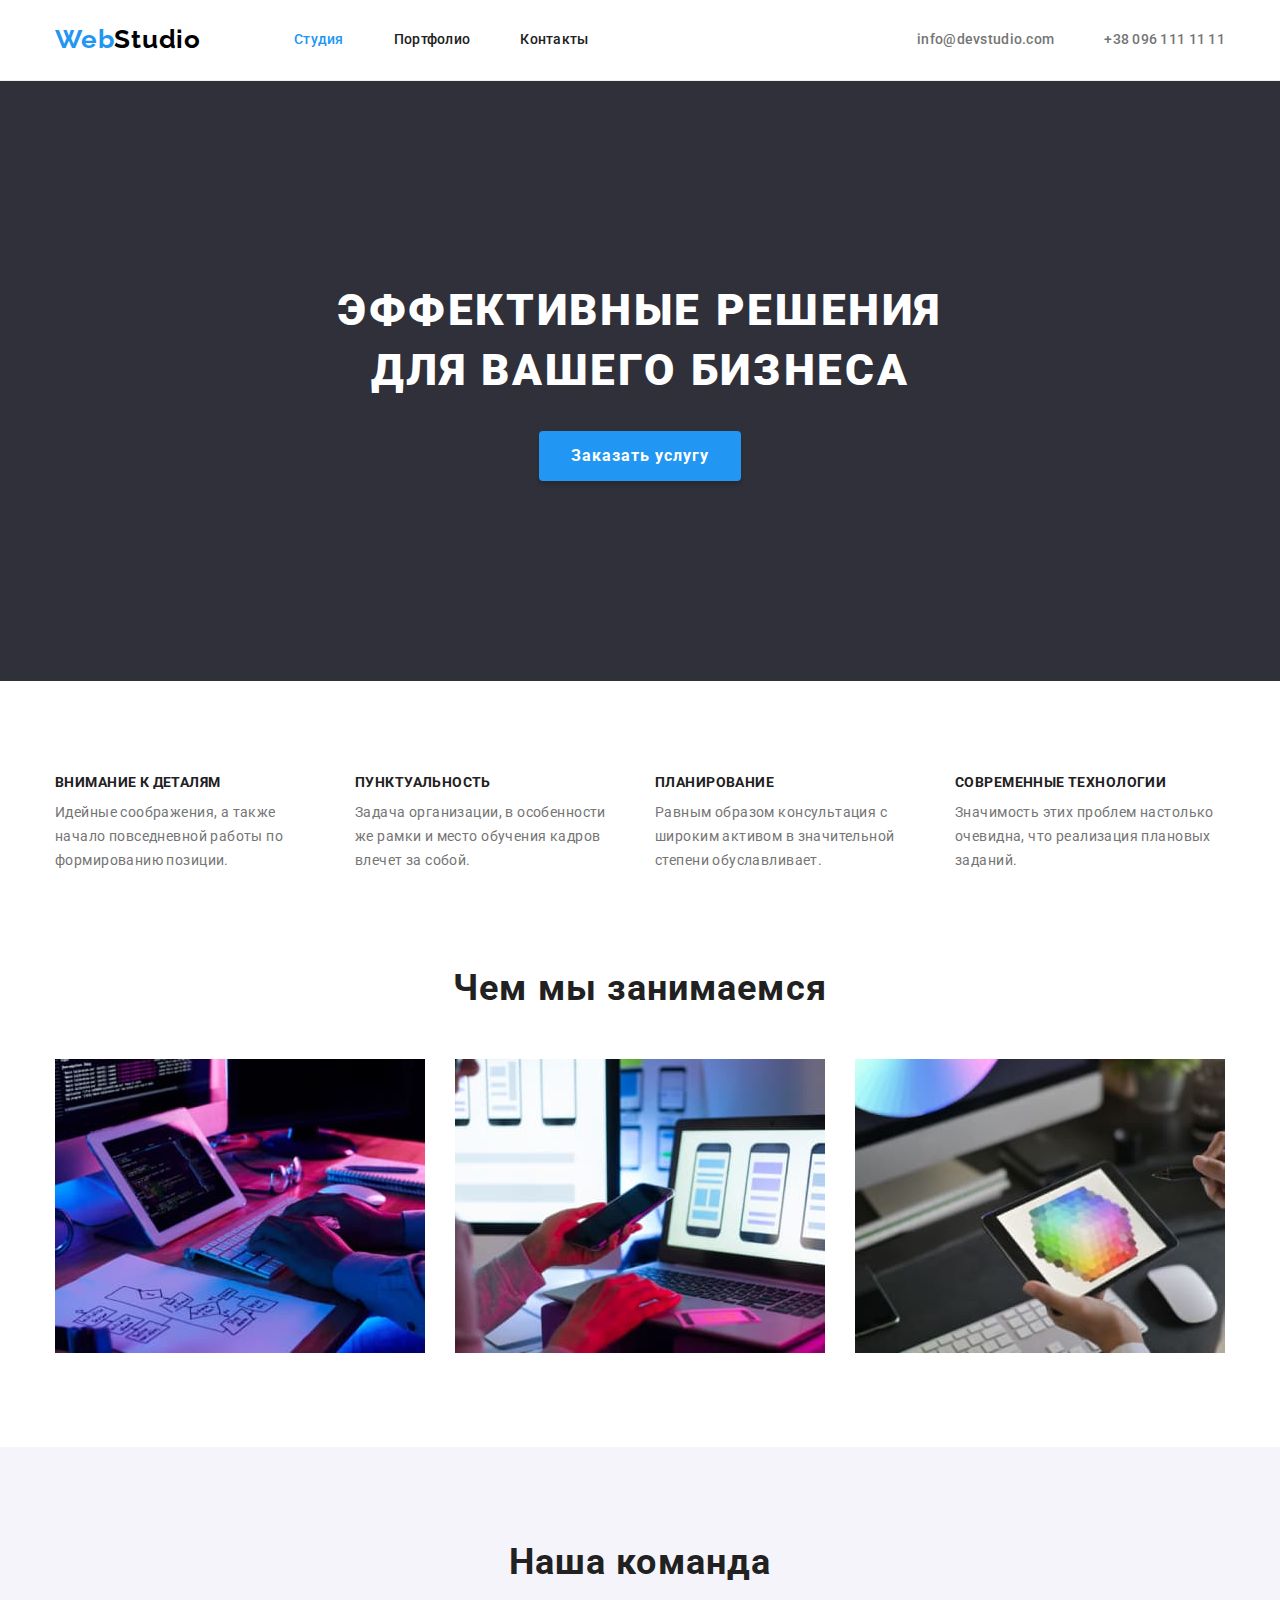
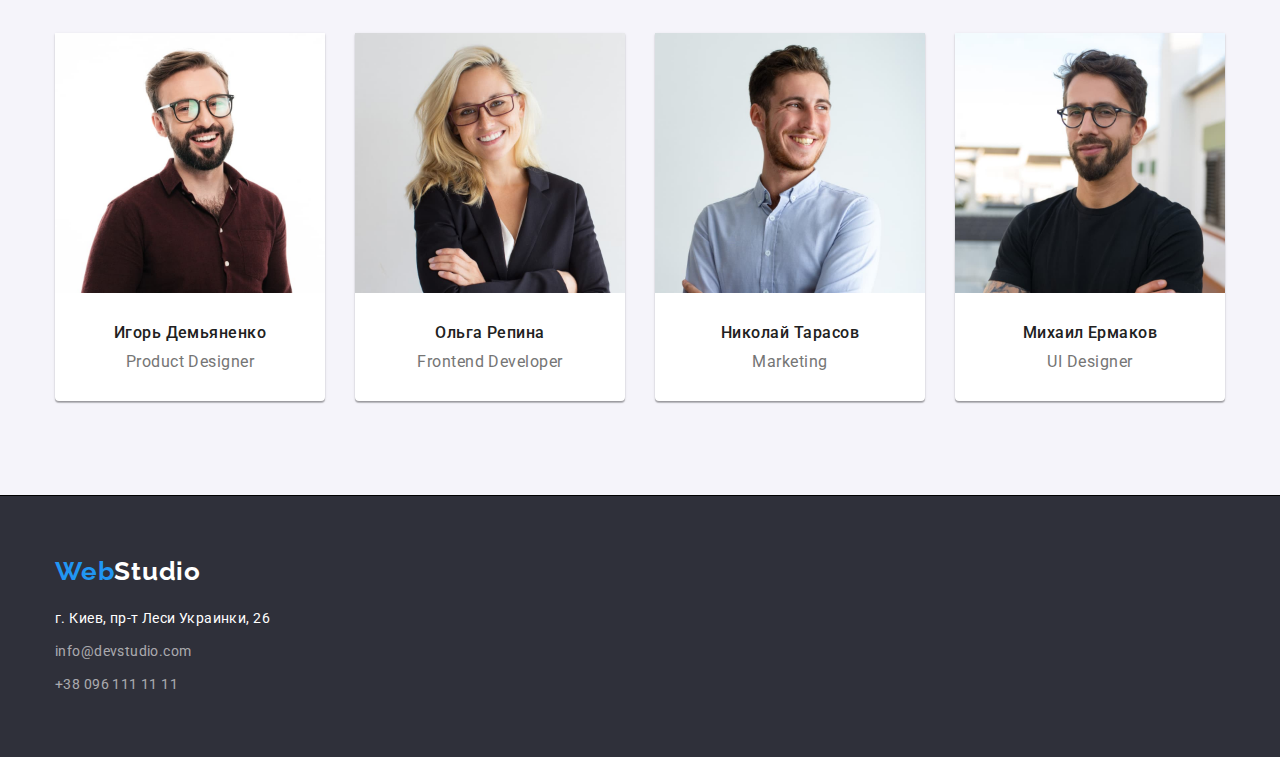
==== index.html @ 7b581921 "Initial commit" ====
<!DOCTYPE html>
<html lang="ru">
  <head>
    <meta charset="UTF-8" />
    <meta http-equiv="X-UA-Compatible" content="IE=edge" />
    <meta name="viewport" content="width=device-width, initial-scale=1.0" />
    <meta name="description" content="Создание и продвижение сайтов" />
    <title>WebStudio</title>
    <link rel="preconnect" href="https://fonts.gstatic.com" />
    <link
      href="https://fonts.googleapis.com/css2?family=Raleway:wght@700&family=Roboto:wght@400;500;700;900&display=swap"
      rel="stylesheet"
    />
    <link
      rel="stylesheet"
      href="https://cdnjs.cloudflare.com/ajax/libs/modern-normalize/1.0.0/modern-normalize.min.css"
    />
    <link rel="stylesheet" href="./css/mein.css" />
  </head>

  <body>
    <!-- Шапка страницы -->
    <header class="header">
      <!-- Навигация -->
      <div class="container">
        <nav class="main-nav">
          <a class="logo" href="./index.html">
            Web<span class="tiny">Studio</span></a
          >
          <ul class="pagination list">
            <li class="pagination-item">
              <a class="pagination-link current" href="./index.html">Студия</a>
            </li>

            <li class="pagination-item">
              <a class="pagination-link" href="./portfolio.html">Портфолио</a>
            </li>

            <li class="pagination-item">
              <a class="pagination-link" href="/Контакты">Контакты</a>
            </li>
          </ul>
        </nav>
        <!-- Для связи -->
        <ul class="contacts list">
          <li class="contacts-item">
            <a class="contacts-link" href="mailto:info@devstudio.com"
              >info@devstudio.com</a
            >
          </li>
          <li class="contacts-item">
            <a class="contacts-link" href="tel:+380961111111"
              >+38 096 111 11 11</a
            >
          </li>
        </ul>
      </div>
    </header>
    <!-- Контент страницы -->
    <main>
      <!-- Герой -->
      <section class="hero">
        <div class="hero-content">
          <h1 class="hero-title">Эффективные решения для вашего бизнеса</h1>
          <button class="hero-button" type="button">Заказать услугу</button>
        </div>
      </section>

      <!-- Наши приемущества -->
      <section class="description">
        <div class="container">
          <h2 class="visually-hidden">Наши приемущества</h2>
          <ul class="list grid">
            <li class="grid-item">
              <h3 class="subtitle">Внимание к деталям</h3>
              <p class="text-description">
                Идейные соображения, а также начало повседневной работы по
                формированию позиции.
              </p>
            </li>

            <li class="grid-item">
              <h3 class="subtitle">Пунктуальность</h3>
              <p class="text-description">
                Задача организации, в особенности же рамки и место обучения
                кадров влечет за собой.
              </p>
            </li>

            <li class="grid-item">
              <h3 class="subtitle">Планирование</h3>
              <p class="text-description">
                Равным образом консультация с широким активом в значительной
                степени обуславливает.
              </p>
            </li>

            <li class="grid-item">
              <h3 class="subtitle">Современные технологии</h3>
              <p class="text-description">
                Значимость этих проблем настолько очевидна, что реализация
                плановых заданий.
              </p>
            </li>
          </ul>
        </div>
      </section>
      <!-- Чем мы занимаемся -->
      <section class="work">
        <div class="container">
          <h2 class="title">Чем мы занимаемся</h2>
          <ul class="list grid">
            <li class="grid-item">
              <img
                src="./images/foto1.jpg"
                width="370"
                height="294"
                alt="Создание сайта"
              />
            </li>

            <li class="grid-item">
              <img
                src="./images/foto2.jpg"
                width="370"
                height="294"
                alt="Создание приложения"
              />
            </li>

            <li class="grid-item">
              <img
                src="./images/foto3.jpg"
                width="370"
                height="294"
                alt="Создание макета"
              />
            </li>
          </ul>
        </div>
      </section>
      <!-- Наша команда -->
      <section class="team">
        <div class="container">
          <h2 class="title">Наша команда</h2>
          <ul class="list grid">
            <li class="team-item grid-item">
              <img
                src="./images/foto4.jpg"
                width="270"
                height="260"
                alt="Фото Игоря Демьяненко"
              />
              <div class="team-container">
                <h3 class="team-subject">Игорь Демьяненко</h3>
                <p class="team-member" lang="en">Product Designer</p>
              </div>
            </li>

            <li class="team-item grid-item">
              <img
                src="./images/foto5.jpg"
                width="270"
                height="260"
                alt="Фото Ольги Репиной"
              />
              <div class="team-container">
                <h3 class="team-subject">Ольга Репина</h3>
                <p class="team-member" lang="en">Frontend Developer</p>
              </div>
            </li>

            <li class="team-item grid-item">
              <img
                src="./images/foto6.jpg"
                width="270"
                height="260"
                alt="Фото Николая Тарасова"
              />
              <div class="team-container">
                <h3 class="team-subject">Николай Тарасов</h3>
                <p class="team-member" lang="en">Marketing</p>
              </div>
            </li>

            <li class="team-item grid-item">
              <img
                src="./images/foto7.jpg"
                width="270"
                height="260"
                alt="Фото Михаила Ермакова"
              />
              <div class="team-container">
                <h3 class="team-subject">Михаил Ермаков</h3>
                <p class="team-member" lang="en">UI Designer</p>
              </div>
            </li>
          </ul>
        </div>
      </section>
    </main>
    <!-- Подвал страницы -->
    <footer class="footer">
      <div class="container">
        <a class="logo" href="./index.html"
          >Web<span class="tiny">Studio</span></a
        >

        <address>
          <p class="address-text">г. Киев, пр-т Леси Украинки, 26</p>
          <a class="address-item" href="mailto:info@devstudio.com"
            >info@devstudio.com</a
          >
          <a class="address-item" href="tel:+380961111111">+38 096 111 11 11</a>
        </address>
      </div>
    </footer>
  </body>
</html>
---- css/mein.css ----
/* Общие настройки страницы */
body {
  background-color: #ffffff;
  color: #757575;

  font-family: Roboto, sans-serif;
  font-weight: 400;
}

:root {
  --color-white: #ffffff;
  --color-dark: #2f303a;
  --color-accent: #2196f3;
  --background-color-elements: #f5f4fa;
  --color-text-major: #212121;
  --color-text-main: #757575;
}

.visually-hidden {
  position: absolute !important;
  clip: rect(1px 1px 1px 1px);
  clip: rect(1px, 1px, 1px, 1px);
  padding: 0 !important;
  border: 0 !important;
  height: 1px !important;
  width: 1px !important;
  overflow: hidden;
  margin-bottom: 0;
}

/* Утилиты */
.list {
  list-style: none;
  margin: 0;
  padding: 0;
}

button {
  font-family: inherit;
  cursor: pointer;
}

.container {
  width: 1200px;
  margin-left: auto;
  margin-right: auto;
  padding: 0 15px;
}

h1,
h2,
h3,
h4,
p {
  margin-top: 0;
}

img {
  display: block;
  max-width: 100%;
  height: auto;
}

/* Шапка страницы */
.header {
  padding-top: 24px;
  padding-bottom: 25px;
  border-bottom: 1px solid #ececec;
}

.header .container {
  display: flex;
  align-items: center;
  justify-content: flex-end;
}

.logo {
  color: var(--color-accent);

  font-family: Raleway, sans-serif;
  font-weight: 700;
  font-size: 26px;
  line-height: 1.19;
  letter-spacing: 0.03em;
  text-decoration: none;
}

.header .logo {
  margin-right: 93px;
}

.header .tiny {
  color: #000000;
}

.main-nav {
  display: flex;
  align-items: center;
  margin-bottom: 0;
  margin-right: auto;
}

.pagination {
  display: inline-flex;
}

.pagination .pagination-link.current {
  color: var(--color-accent);
}

.pagination-item:not(:last-child),
.contacts-item:not(:last-child) {
  margin-right: 50px;
}

.pagination-link {
  color: var(--color-text-major);
  text-decoration: none;
}

.contacts {
  display: inline-flex;
}

.contacts .contacts-link {
  color: var(--color-text-main);
  text-decoration: none;
}

.pagination-link :hover,
.pagination-link :focus,
.contacts-link:hover,
.contacts-link:focus {
  color: var(--color-accent);
}

.pagination-link,
.contacts-link {
  font-weight: 500;
  font-size: 14px;
  line-height: 1.14;
  letter-spacing: 0.02em;
}

.contacts-link {
  color: var(--color-text-main);
}

/* Контент главной страницы */
/* Герой */
.hero {
  background-color: var(--color-dark);
  /* min-height: 100vh; */
  min-height: 600px;
  padding-top: 200px;
}

.hero-content {
  width: calc(100% / 12 * 6);
  margin: 0 auto;
  text-align: center;
}

.hero-title {
  color: var(--color-white);

  font-weight: 900;
  font-size: 44px;
  line-height: 1.36;
  text-align: center;
  letter-spacing: 0.06em;
  text-transform: uppercase;

  margin-bottom: 30px;
}

.hero-button {
  color: var(--color-white);
  background-color: var(--color-accent);

  font-weight: 700;
  font-size: 16px;
  line-height: 1.88;
  letter-spacing: 0.06em;
  box-shadow: 0px 4px 4px rgba(0, 0, 0, 0.15);

  border-radius: 4px;
  padding: 10px 32px;
  text-align: center;
  min-width: 200px;

  border: none;
}

.hero-button:hover,
.hero-button:focus {
  color: var(--color-accent);
  background-color: var(--color-white);
}

/* Наши приемущества */
.description {
  padding: 94px 0;
}

.description .grid {
  display: flex;
  flex-wrap: wrap;
  margin-left: -30px;
  margin-top: -30px;
}

.description .grid-item {
  margin-left: 30px;
  margin-top: 30px;
  flex-basis: calc(100% / 4 - 30px);
}

.subtitle {
  color: var(--color-text-major);

  font-weight: 700;
  font-size: 14px;
  line-height: 1.14;
  letter-spacing: 0.03em;
  text-transform: uppercase;

  margin-bottom: 10px;
}

.text-description {
  font-size: 14px;
  line-height: 1.71;
  letter-spacing: 0.03em;

  margin-bottom: 0;
}

/* Чем мы занимаемся */
.work {
  padding-bottom: 94px;
}

.work .grid {
  display: flex;
  flex-wrap: wrap;
  margin-left: -30px;
  margin-top: -30px;
}

.work .grid-item {
  margin-left: 30px;
  margin-top: 30px;
  flex-basis: calc(100% / 3 - 30px);
}

.title {
  color: var(--color-text-major);

  font-weight: 700;
  font-size: 36px;
  line-height: 1.17;
  text-align: center;
  letter-spacing: 0.03em;

  margin-bottom: 50px;
}

/* Наша команда */
.team {
  background-color: var(--background-color-elements);
  padding: 94px 0;
}

.team .grid {
  display: flex;
  flex-wrap: wrap;
  margin-left: -30px;
  margin-top: -30px;
}

.team .grid-item {
  margin-left: 30px;
  margin-top: 30px;
  flex-basis: calc(100% / 4 - 30px);
}

.team-item {
  background-color: var(--color-white);
  box-shadow: 0px 1px 3px rgba(0, 0, 0, 0.12), 0px 1px 1px rgba(0, 0, 0, 0.14),
    0px 2px 1px rgba(0, 0, 0, 0.2);
  border-radius: 0px 0px 4px 4px;
}

.team-container {
  padding-top: 30px;
  padding-bottom: 30px;
}

.team-subject {
  color: var(--color-text-major);

  font-weight: 500;
  font-size: 16px;
  line-height: 1.19;
  text-align: center;
  letter-spacing: 0.03em;

  margin-bottom: 10px;
}

.team-member {
  font-size: 16px;
  line-height: 1.19;
  text-align: center;
  letter-spacing: 0.03em;

  margin-bottom: 0;
}

/* Контент страницы портфолио */
.portfolio {
  padding: 94px 0;
}

.nav {
  margin-bottom: 50px;
  display: flex;
  justify-content: center;
}

.portfolio .button {
  background-color: var(--background-color-elements);
  color: var(--color-text-major);

  font-weight: 500;
  font-size: 16px;
  line-height: 1.62;
  text-align: center;
  letter-spacing: 0.03em;

  border-radius: 4px;
  padding: 6px 22px;
  border: none;
  text-align: center;
}
.nav-item:not(:last-child) {
  margin-right: 8px;
}

.button:hover,
.button:focus {
  background-color: var(--color-accent);
  color: var(--color-white);
}
.gallery-container {
  padding: 20px 24px;
  border-left: 1px solid #eeeeee;
  border-right: 1px solid #eeeeee;
  border-bottom: 1px solid #eeeeee;
}

.portfolio .grid {
  display: flex;
  flex-wrap: wrap;
  margin-left: -30px;
  margin-top: -30px;
}

.portfolio .grid-item {
  margin-left: 30px;
  margin-top: 30px;
  flex-basis: calc(100% / 3 - 30px);
}

.portfolio .grid {
  flex-wrap: wrap;
}

.gallery-title {
  color: var(--color-text-major);

  font-weight: 700;
  font-size: 18px;
  line-height: 2;
  letter-spacing: 0.06em;

  margin-bottom: 4px;
}

.gallery-text {
  font-size: 16px;
  line-height: 1.87;
  letter-spacing: 0.03em;

  margin-bottom: 0;
}

/* Подвал страницы */
.footer {
  background-color: var(--color-dark);
  padding-top: 60px;
  padding-bottom: 60px;
  border-top: 1px solid #000000;
}
.footer .logo {
  display: block;
  margin-bottom: 20px;
}

.footer .tiny {
  color: var(--color-white);
}

.address-text {
  color: var(--color-white);
  margin-bottom: 9px;
}
.address-item {
  color: rgba(255, 255, 255, 0.6);

  text-decoration: none;
  display: block;
}

.address-item:not(:last-child) {
  margin-bottom: 9px;
}

.address-item:hover,
.address-item:focus {
  color: var(--color-accent);
}

.address-text,
.address-item {
  font-style: normal;
  font-size: 14px;
  line-height: 1.71;
  letter-spacing: 0.03em;
}
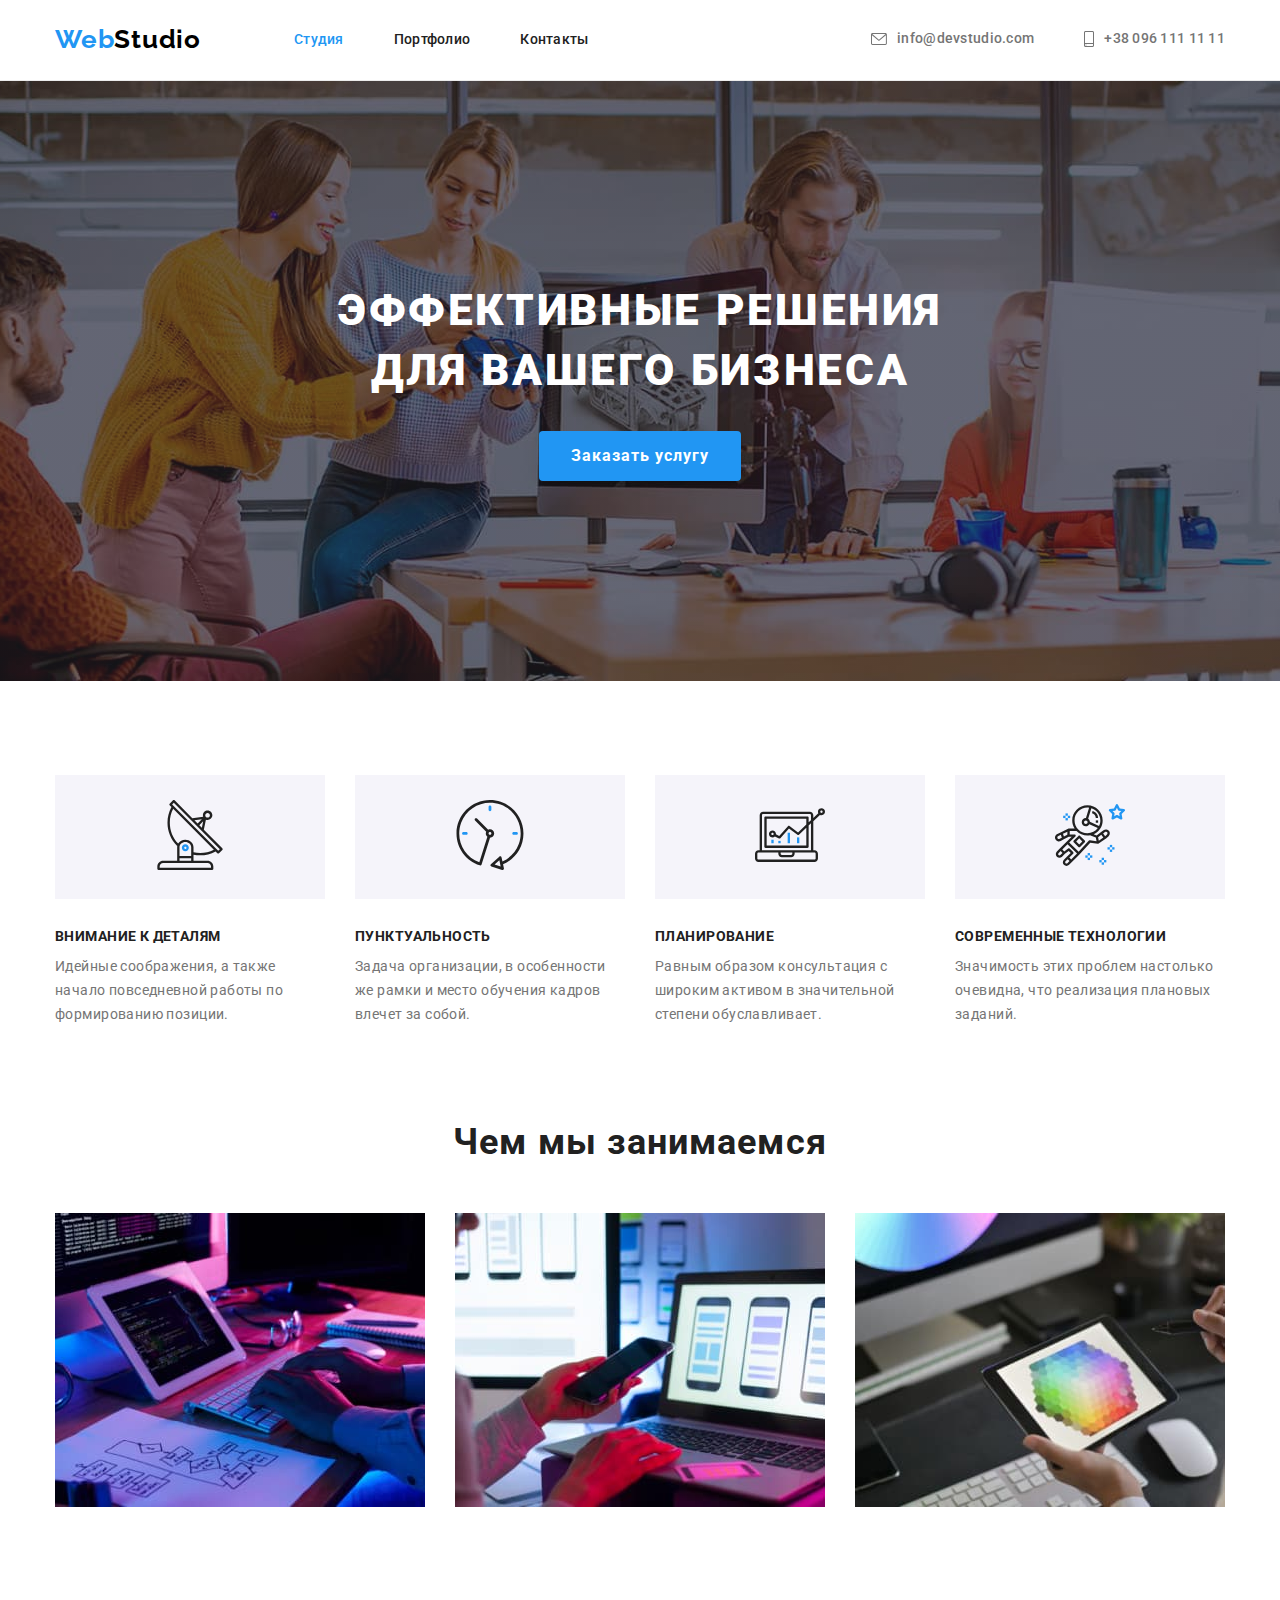
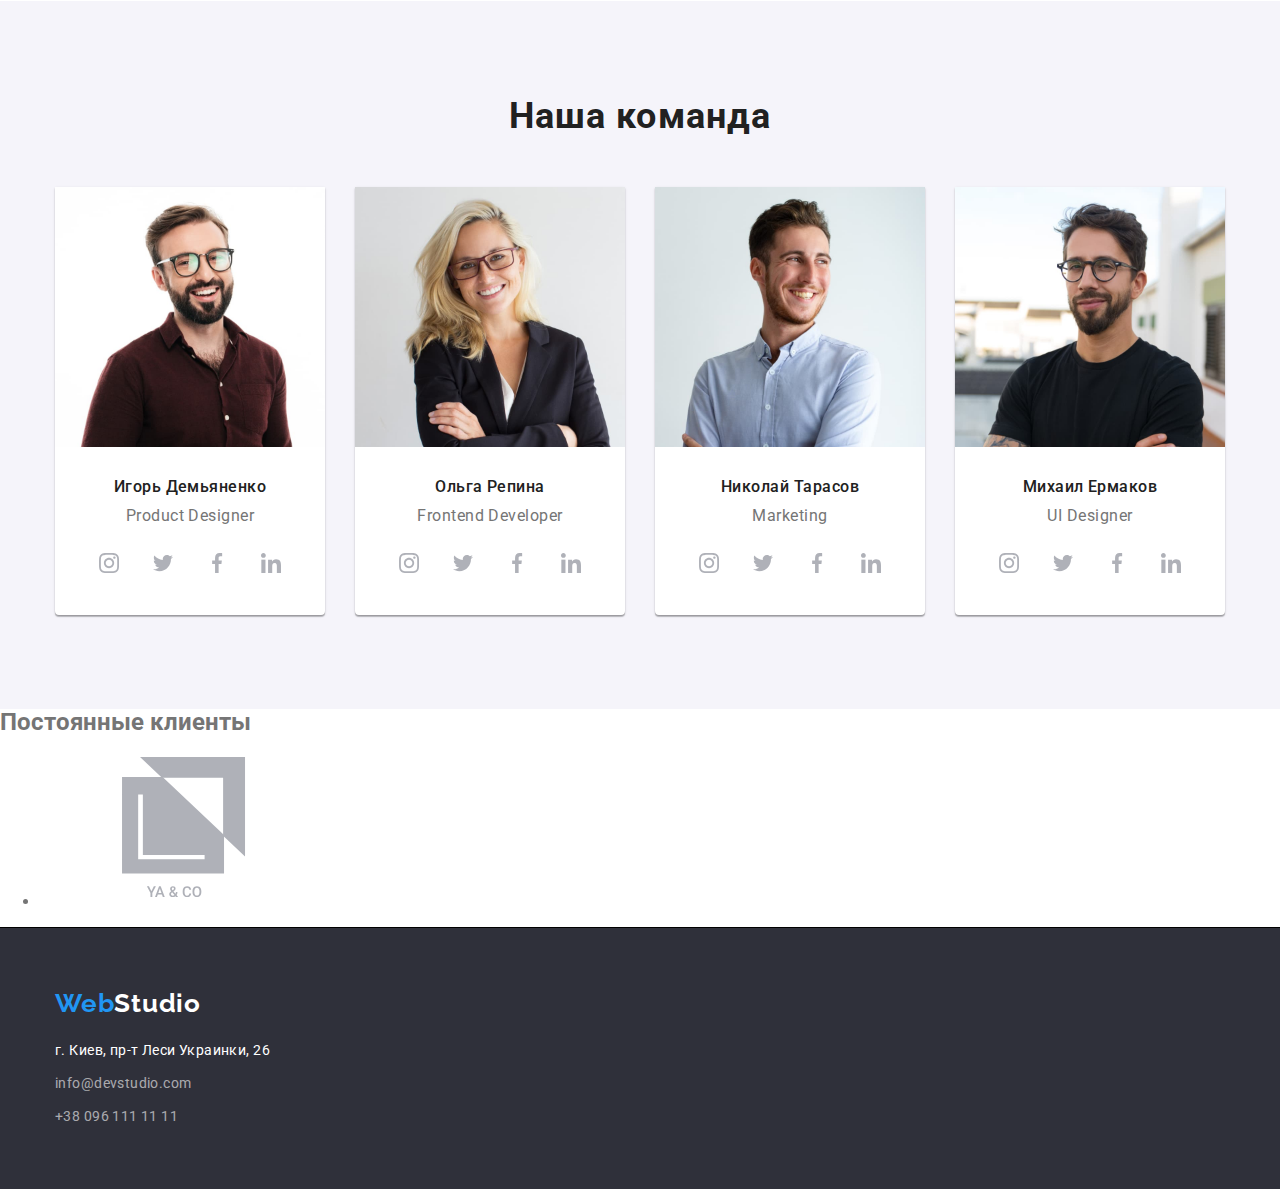
==== commit de43b41d: "Добавляет иконки" ====
--- a/index.html
+++ b/index.html
@@ -44,13 +44,23 @@
         <!-- Для связи -->
         <ul class="contacts list">
           <li class="contacts-item">
-            <a class="contacts-link" href="mailto:info@devstudio.com"
-              >info@devstudio.com</a
+            <a class="contacts-link" href="mailto:info@devstudio.com">
+              <svg class="contacts-icon" width="16" height="12">
+                <use
+                  href="../images/background/symbol-defs.svg#icon-envelope"
+                ></use>
+              </svg>
+              info@devstudio.com</a
             >
           </li>
           <li class="contacts-item">
-            <a class="contacts-link" href="tel:+380961111111"
-              >+38 096 111 11 11</a
+            <a class="contacts-link" href="tel:+380961111111">
+              <svg class="contacts-icon" width="10" height="16">
+                <use
+                  href="../images/background/symbol-defs.svg#icon-smartphone"
+                ></use>
+              </svg>
+              +38 096 111 11 11</a
             >
           </li>
         </ul>
@@ -72,6 +82,13 @@
           <h2 class="visually-hidden">Наши приемущества</h2>
           <ul class="list grid">
             <li class="grid-item">
+              <div class="description-icon">
+                <svg class="icon">
+                  <use
+                    href="./images/background/symbol-defs.svg#icon-antenna-1"
+                  ></use>
+                </svg>
+              </div>
               <h3 class="subtitle">Внимание к деталям</h3>
               <p class="text-description">
                 Идейные соображения, а также начало повседневной работы по
@@ -80,6 +97,13 @@
             </li>
 
             <li class="grid-item">
+              <div class="description-icon">
+                <svg class="icon">
+                  <use
+                    href="./images/background/symbol-defs.svg#icon-clock-1"
+                  ></use>
+                </svg>
+              </div>
               <h3 class="subtitle">Пунктуальность</h3>
               <p class="text-description">
                 Задача организации, в особенности же рамки и место обучения
@@ -88,6 +112,13 @@
             </li>
 
             <li class="grid-item">
+              <div class="description-icon">
+                <svg class="icon">
+                  <use
+                    href="./images/background/symbol-defs.svg#icon-diagram-1"
+                  ></use>
+                </svg>
+              </div>
               <h3 class="subtitle">Планирование</h3>
               <p class="text-description">
                 Равным образом консультация с широким активом в значительной
@@ -96,6 +127,13 @@
             </li>
 
             <li class="grid-item">
+              <div class="description-icon">
+                <svg class="icon">
+                  <use
+                    href="./images/background/symbol-defs.svg#icon-astronaut-1"
+                  ></use>
+                </svg>
+              </div>
               <h3 class="subtitle">Современные технологии</h3>
               <p class="text-description">
                 Значимость этих проблем настолько очевидна, что реализация
@@ -155,6 +193,47 @@
                 <h3 class="team-subject">Игорь Демьяненко</h3>
                 <p class="team-member" lang="en">Product Designer</p>
               </div>
+              <ul class="networks list">
+                <li class="networks-item">
+                  <a class="networks-link" href="/">
+                    <svg class="networks-icon">
+                      <use
+                        href="../images/background/symbol-defs.svg#icon-instagram-2"
+                      ></use>
+                    </svg>
+                  </a>
+                </li>
+
+                <li class="networks-item">
+                  <a class="networks-link" href="/">
+                    <svg class="networks-icon">
+                      <use
+                        href="../images/background/symbol-defs.svg#icon-twitter-1"
+                      ></use>
+                    </svg>
+                  </a>
+                </li>
+
+                <li class="networks-item">
+                  <a class="networks-link" href="/">
+                    <svg class="networks-icon">
+                      <use
+                        href="../images/background/symbol-defs.svg#icon-facebook-1"
+                      ></use>
+                    </svg>
+                  </a>
+                </li>
+
+                <li class="networks-item">
+                  <a class="networks-link" href="/">
+                    <svg class="networks-icon">
+                      <use
+                        href="../images/background/symbol-defs.svg#icon-linkedin-1"
+                      ></use>
+                    </svg>
+                  </a>
+                </li>
+              </ul>
             </li>
 
             <li class="team-item grid-item">
@@ -168,6 +247,47 @@
                 <h3 class="team-subject">Ольга Репина</h3>
                 <p class="team-member" lang="en">Frontend Developer</p>
               </div>
+              <ul class="networks list">
+                <li class="networks-item">
+                  <a class="networks-link" href="/">
+                    <svg class="networks-icon">
+                      <use
+                        href="../images/background/symbol-defs.svg#icon-instagram-2"
+                      ></use>
+                    </svg>
+                  </a>
+                </li>
+
+                <li class="networks-item">
+                  <a class="networks-link" href="/">
+                    <svg class="networks-icon">
+                      <use
+                        href="../images/background/symbol-defs.svg#icon-twitter-1"
+                      ></use>
+                    </svg>
+                  </a>
+                </li>
+
+                <li class="networks-item">
+                  <a class="networks-link" href="/">
+                    <svg class="networks-icon">
+                      <use
+                        href="../images/background/symbol-defs.svg#icon-facebook-1"
+                      ></use>
+                    </svg>
+                  </a>
+                </li>
+
+                <li class="networks-item">
+                  <a class="networks-link" href="/">
+                    <svg class="networks-icon">
+                      <use
+                        href="../images/background/symbol-defs.svg#icon-linkedin-1"
+                      ></use>
+                    </svg>
+                  </a>
+                </li>
+              </ul>
             </li>
 
             <li class="team-item grid-item">
@@ -181,6 +301,47 @@
                 <h3 class="team-subject">Николай Тарасов</h3>
                 <p class="team-member" lang="en">Marketing</p>
               </div>
+              <ul class="networks list">
+                <li class="networks-item">
+                  <a class="networks-link" href="/">
+                    <svg class="networks-icon">
+                      <use
+                        href="../images/background/symbol-defs.svg#icon-instagram-2"
+                      ></use>
+                    </svg>
+                  </a>
+                </li>
+
+                <li class="networks-item">
+                  <a class="networks-link" href="/">
+                    <svg class="networks-icon">
+                      <use
+                        href="../images/background/symbol-defs.svg#icon-twitter-1"
+                      ></use>
+                    </svg>
+                  </a>
+                </li>
+
+                <li class="networks-item">
+                  <a class="networks-link" href="/">
+                    <svg class="networks-icon">
+                      <use
+                        href="../images/background/symbol-defs.svg#icon-facebook-1"
+                      ></use>
+                    </svg>
+                  </a>
+                </li>
+
+                <li class="networks-item">
+                  <a class="networks-link" href="/">
+                    <svg class="networks-icon">
+                      <use
+                        href="../images/background/symbol-defs.svg#icon-linkedin-1"
+                      ></use>
+                    </svg>
+                  </a>
+                </li>
+              </ul>
             </li>
 
             <li class="team-item grid-item">
@@ -194,9 +355,64 @@
                 <h3 class="team-subject">Михаил Ермаков</h3>
                 <p class="team-member" lang="en">UI Designer</p>
               </div>
+              <ul class="networks list">
+                <li class="networks-item">
+                  <a class="networks-link" href="/">
+                    <svg class="networks-icon">
+                      <use
+                        href="../images/background/symbol-defs.svg#icon-instagram-2"
+                      ></use>
+                    </svg>
+                  </a>
+                </li>
+
+                <li class="networks-item">
+                  <a class="networks-link" href="/">
+                    <svg class="networks-icon">
+                      <use
+                        href="../images/background/symbol-defs.svg#icon-twitter-1"
+                      ></use>
+                    </svg>
+                  </a>
+                </li>
+
+                <li class="networks-item">
+                  <a class="networks-link" href="/">
+                    <svg class="networks-icon">
+                      <use
+                        href="../images/background/symbol-defs.svg#icon-facebook-1"
+                      ></use>
+                    </svg>
+                  </a>
+                </li>
+
+                <li class="networks-item">
+                  <a class="networks-link" href="/">
+                    <svg class="networks-icon">
+                      <use
+                        href="../images/background/symbol-defs.svg#icon-linkedin-1"
+                      ></use>
+                    </svg>
+                  </a>
+                </li>
+              </ul>
             </li>
           </ul>
         </div>
+      </section>
+      <section>
+        <h2>Постоянные клиенты</h2>
+        <ul>
+          <li>
+            <a href="/">
+              <svg>
+                <use
+                  href="../images/background/symbol-defs.svg#icon-logo-1"
+                ></use>
+              </svg>
+            </a>
+          </li>
+        </ul>
       </section>
     </main>
     <!-- Подвал страницы -->
--- a/css/mein.css
+++ b/css/mein.css
@@ -14,6 +14,7 @@
   --background-color-elements: #f5f4fa;
   --color-text-major: #212121;
   --color-text-main: #757575;
+  --color-icon: #afb1b8;
 }
 
 .visually-hidden {
@@ -126,11 +127,17 @@
   color: var(--color-text-main);
   text-decoration: none;
 }
-
-.pagination-link :hover,
-.pagination-link :focus,
+.contacts-icon {
+  margin-right: 10px;
+  fill: currentColor;
+}
+
+.pagination-link:hover,
+.pagination-link:focus,
 .contacts-link:hover,
-.contacts-link:focus {
+.contacts-link:focus,
+.contacts-link:hover .contacts-icon,
+.contacts-link:focus .contacts-icon {
   color: var(--color-accent);
 }
 
@@ -143,16 +150,29 @@
 }
 
 .contacts-link {
+  display: flex;
+  align-items: center;
   color: var(--color-text-main);
 }
 
 /* Контент главной страницы */
 /* Герой */
 .hero {
+  padding-top: 200px;
+  padding-bottom: 200px;
+  max-width: 1600px;
+  min-height: 600px;
+  margin-left: auto;
+  margin-right: auto;
+
   background-color: var(--color-dark);
-  /* min-height: 100vh; */
-  min-height: 600px;
-  padding-top: 200px;
+  background-image: linear-gradient(
+      rgba(47, 48, 58, 0.4),
+      rgba(47, 48, 58, 0.4)
+    ),
+    url(../images/background/hero.jpg);
+  background-position: center;
+  background-repeat: no-repeat;
 }
 
 .hero-content {
@@ -216,6 +236,17 @@
   flex-basis: calc(100% / 4 - 30px);
 }
 
+.description-icon {
+  padding: 25px 100px 25px 100px;
+  background-color: var(--background-color-elements);
+  margin-bottom: 30px;
+}
+
+.description .icon {
+  width: 70px;
+  height: 70px;
+}
+
 .subtitle {
   color: var(--color-text-major);
 
@@ -294,7 +325,6 @@
 
 .team-container {
   padding-top: 30px;
-  padding-bottom: 30px;
 }
 
 .team-subject {
@@ -316,6 +346,40 @@
   letter-spacing: 0.03em;
 
   margin-bottom: 0;
+}
+
+.networks {
+  display: flex;
+  padding: 16px 32px 30px 32px;
+}
+
+.networks-item:not(:last-child) {
+  margin-right: 10px;
+}
+
+.networks-link {
+  display: flex;
+  justify-content: center;
+  align-items: center;
+  width: 44px;
+  height: 44px;
+  border-radius: 50%;
+}
+
+.networks-icon {
+  width: 20px;
+  height: 20px;
+  fill: var(--color-icon);
+}
+
+.networks-link:hover,
+.networks-link:focus {
+  background-color: var(--color-accent);
+}
+
+.networks-link:hover .networks-icon,
+.networks-link:focus .networks-icon {
+  fill: var(--color-white);
 }
 
 /* Контент страницы портфолио */
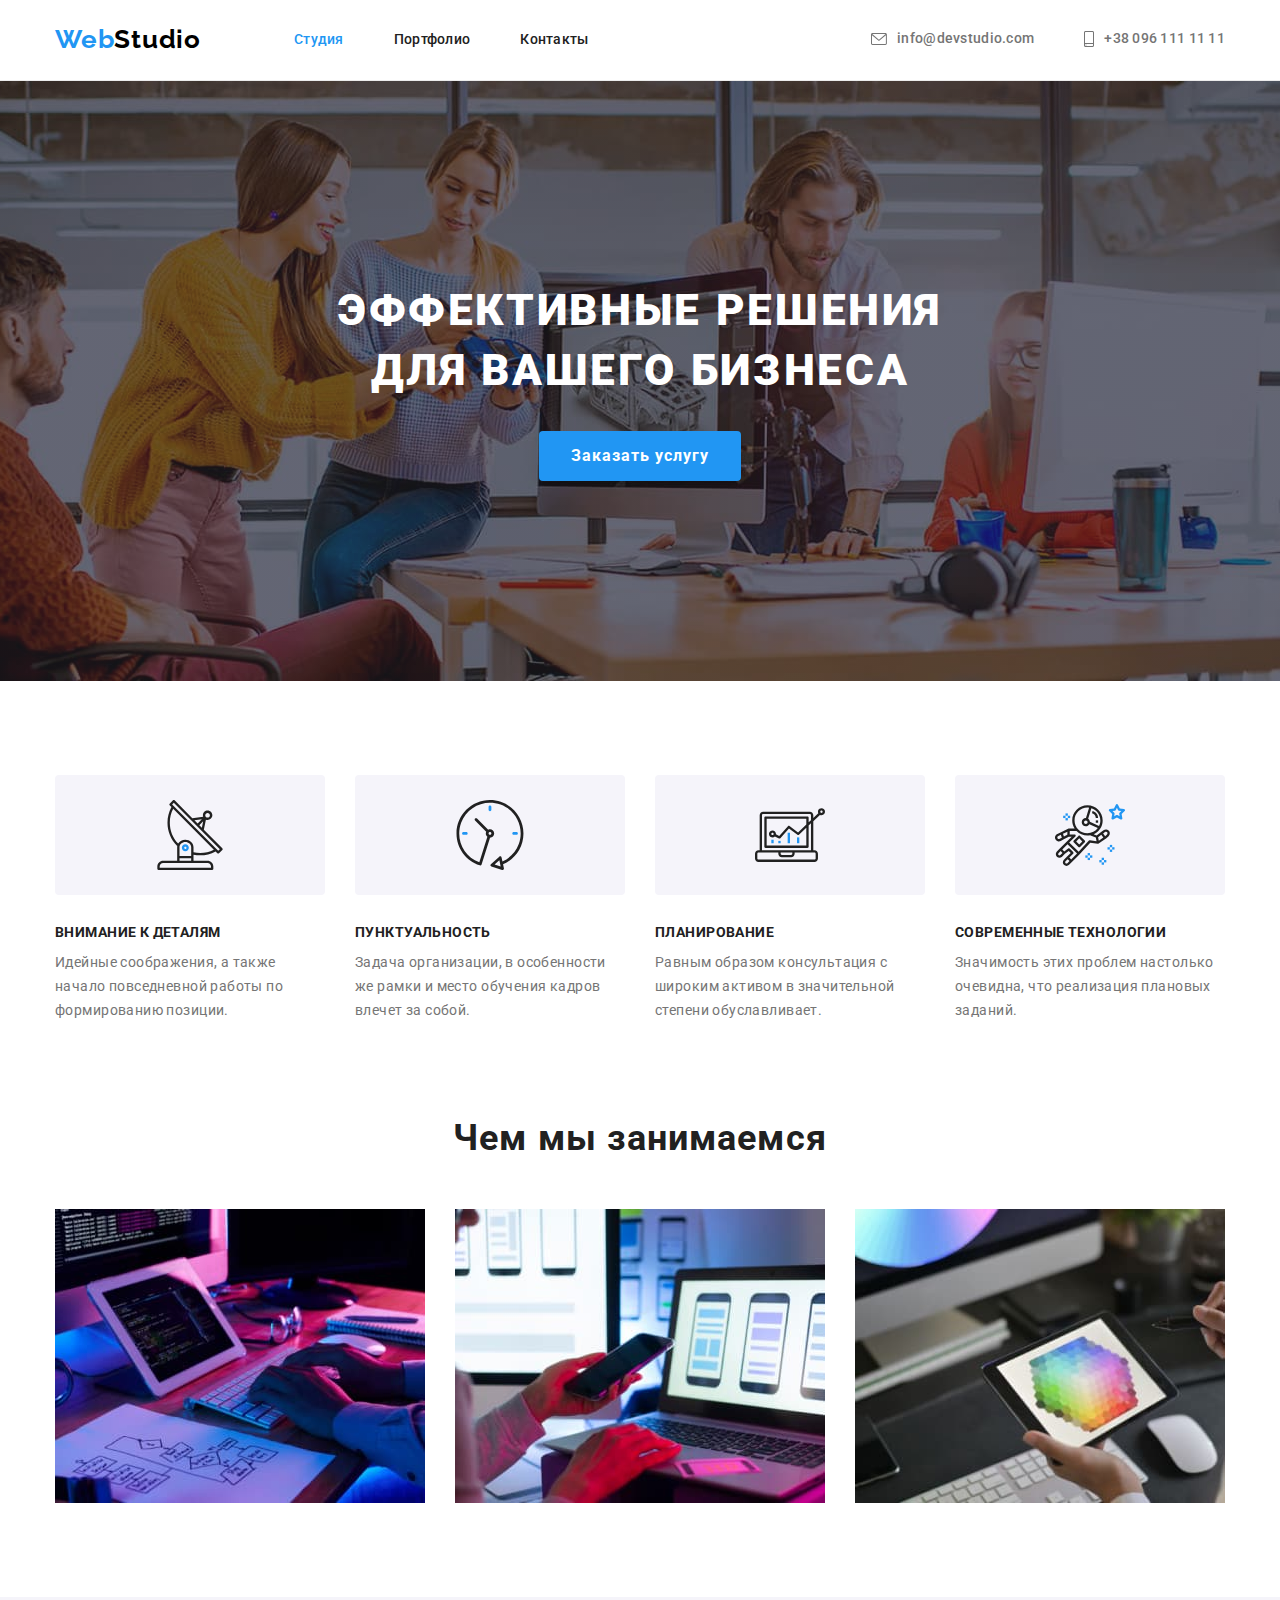
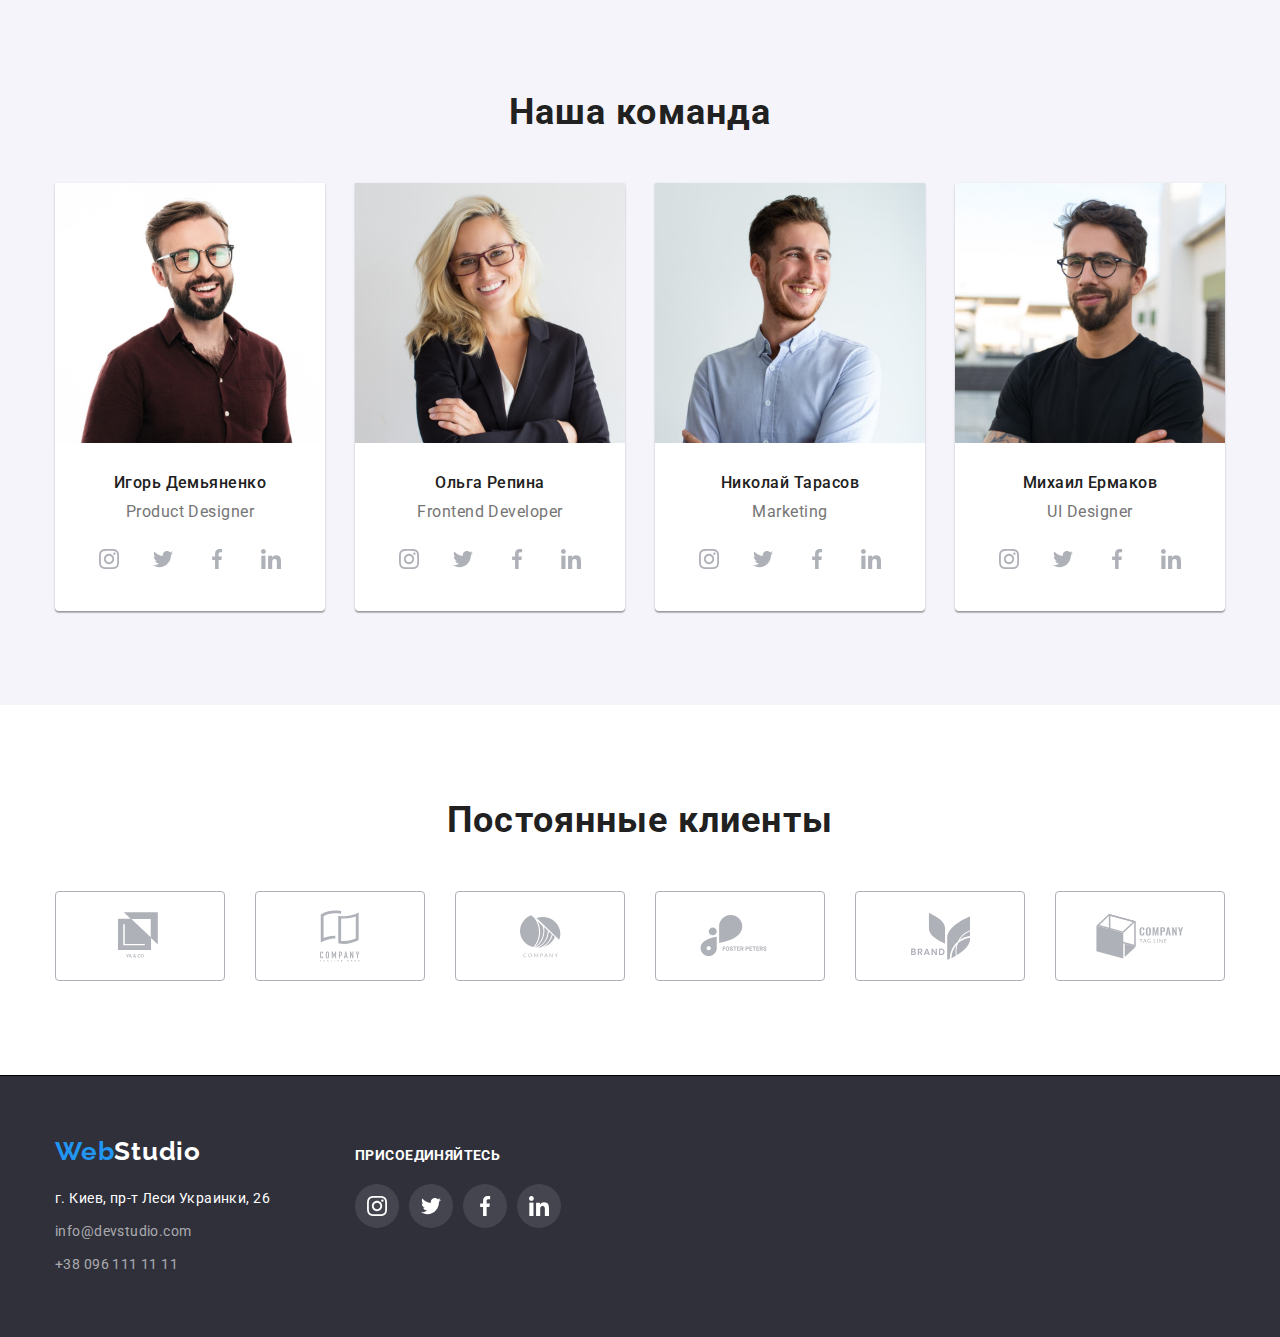
==== commit b82ba9f4: "Добавляет иконки к главной странице и портфолио" ====
--- a/index.html
+++ b/index.html
@@ -46,9 +46,7 @@
           <li class="contacts-item">
             <a class="contacts-link" href="mailto:info@devstudio.com">
               <svg class="contacts-icon" width="16" height="12">
-                <use
-                  href="../images/background/symbol-defs.svg#icon-envelope"
-                ></use>
+                <use href="../images/background/icons.svg#icon-envelope"></use>
               </svg>
               info@devstudio.com</a
             >
@@ -57,7 +55,7 @@
             <a class="contacts-link" href="tel:+380961111111">
               <svg class="contacts-icon" width="10" height="16">
                 <use
-                  href="../images/background/symbol-defs.svg#icon-smartphone"
+                  href="../images/background/icons.svg#icon-smartphone"
                 ></use>
               </svg>
               +38 096 111 11 11</a
@@ -85,7 +83,7 @@
               <div class="description-icon">
                 <svg class="icon">
                   <use
-                    href="./images/background/symbol-defs.svg#icon-antenna-1"
+                    href="./images/background/icons.svg#icon-antenna-1"
                   ></use>
                 </svg>
               </div>
@@ -99,9 +97,7 @@
             <li class="grid-item">
               <div class="description-icon">
                 <svg class="icon">
-                  <use
-                    href="./images/background/symbol-defs.svg#icon-clock-1"
-                  ></use>
+                  <use href="./images/background/icons.svg#icon-clock-1"></use>
                 </svg>
               </div>
               <h3 class="subtitle">Пунктуальность</h3>
@@ -115,7 +111,7 @@
               <div class="description-icon">
                 <svg class="icon">
                   <use
-                    href="./images/background/symbol-defs.svg#icon-diagram-1"
+                    href="./images/background/icons.svg#icon-diagram-1"
                   ></use>
                 </svg>
               </div>
@@ -130,7 +126,7 @@
               <div class="description-icon">
                 <svg class="icon">
                   <use
-                    href="./images/background/symbol-defs.svg#icon-astronaut-1"
+                    href="./images/background/icons.svg#icon-astronaut-1"
                   ></use>
                 </svg>
               </div>
@@ -195,40 +191,40 @@
               </div>
               <ul class="networks list">
                 <li class="networks-item">
-                  <a class="networks-link" href="/">
-                    <svg class="networks-icon">
-                      <use
-                        href="../images/background/symbol-defs.svg#icon-instagram-2"
-                      ></use>
-                    </svg>
-                  </a>
-                </li>
-
-                <li class="networks-item">
-                  <a class="networks-link" href="/">
-                    <svg class="networks-icon">
-                      <use
-                        href="../images/background/symbol-defs.svg#icon-twitter-1"
-                      ></use>
-                    </svg>
-                  </a>
-                </li>
-
-                <li class="networks-item">
-                  <a class="networks-link" href="/">
-                    <svg class="networks-icon">
-                      <use
-                        href="../images/background/symbol-defs.svg#icon-facebook-1"
-                      ></use>
-                    </svg>
-                  </a>
-                </li>
-
-                <li class="networks-item">
-                  <a class="networks-link" href="/">
-                    <svg class="networks-icon">
-                      <use
-                        href="../images/background/symbol-defs.svg#icon-linkedin-1"
+                  <a class="networks-link" href="/" rel="noreferrer noopener">
+                    <svg class="networks-icon">
+                      <use
+                        href="../images/background/icons.svg#icon-instagram-2"
+                      ></use>
+                    </svg>
+                  </a>
+                </li>
+
+                <li class="networks-item">
+                  <a class="networks-link" href="/" rel="noreferrer noopener">
+                    <svg class="networks-icon">
+                      <use
+                        href="../images/background/icons.svg#icon-twitter-1"
+                      ></use>
+                    </svg>
+                  </a>
+                </li>
+
+                <li class="networks-item">
+                  <a class="networks-link" href="/" rel="noreferrer noopener">
+                    <svg class="networks-icon">
+                      <use
+                        href="../images/background/icons.svg#icon-facebook-1"
+                      ></use>
+                    </svg>
+                  </a>
+                </li>
+
+                <li class="networks-item">
+                  <a class="networks-link" href="/" rel="noreferrer noopener">
+                    <svg class="networks-icon">
+                      <use
+                        href="../images/background/icons.svg#icon-linkedin-1"
                       ></use>
                     </svg>
                   </a>
@@ -249,40 +245,40 @@
               </div>
               <ul class="networks list">
                 <li class="networks-item">
-                  <a class="networks-link" href="/">
-                    <svg class="networks-icon">
-                      <use
-                        href="../images/background/symbol-defs.svg#icon-instagram-2"
-                      ></use>
-                    </svg>
-                  </a>
-                </li>
-
-                <li class="networks-item">
-                  <a class="networks-link" href="/">
-                    <svg class="networks-icon">
-                      <use
-                        href="../images/background/symbol-defs.svg#icon-twitter-1"
-                      ></use>
-                    </svg>
-                  </a>
-                </li>
-
-                <li class="networks-item">
-                  <a class="networks-link" href="/">
-                    <svg class="networks-icon">
-                      <use
-                        href="../images/background/symbol-defs.svg#icon-facebook-1"
-                      ></use>
-                    </svg>
-                  </a>
-                </li>
-
-                <li class="networks-item">
-                  <a class="networks-link" href="/">
-                    <svg class="networks-icon">
-                      <use
-                        href="../images/background/symbol-defs.svg#icon-linkedin-1"
+                  <a class="networks-link" href="/" rel="noreferrer noopener">
+                    <svg class="networks-icon">
+                      <use
+                        href="../images/background/icons.svg#icon-instagram-2"
+                      ></use>
+                    </svg>
+                  </a>
+                </li>
+
+                <li class="networks-item">
+                  <a class="networks-link" href="/" rel="noreferrer noopener">
+                    <svg class="networks-icon">
+                      <use
+                        href="../images/background/icons.svg#icon-twitter-1"
+                      ></use>
+                    </svg>
+                  </a>
+                </li>
+
+                <li class="networks-item">
+                  <a class="networks-link" href="/" rel="noreferrer noopener">
+                    <svg class="networks-icon">
+                      <use
+                        href="../images/background/icons.svg#icon-facebook-1"
+                      ></use>
+                    </svg>
+                  </a>
+                </li>
+
+                <li class="networks-item">
+                  <a class="networks-link" href="/" rel="noreferrer noopener">
+                    <svg class="networks-icon">
+                      <use
+                        href="../images/background/icons.svg#icon-linkedin-1"
                       ></use>
                     </svg>
                   </a>
@@ -303,40 +299,40 @@
               </div>
               <ul class="networks list">
                 <li class="networks-item">
-                  <a class="networks-link" href="/">
-                    <svg class="networks-icon">
-                      <use
-                        href="../images/background/symbol-defs.svg#icon-instagram-2"
-                      ></use>
-                    </svg>
-                  </a>
-                </li>
-
-                <li class="networks-item">
-                  <a class="networks-link" href="/">
-                    <svg class="networks-icon">
-                      <use
-                        href="../images/background/symbol-defs.svg#icon-twitter-1"
-                      ></use>
-                    </svg>
-                  </a>
-                </li>
-
-                <li class="networks-item">
-                  <a class="networks-link" href="/">
-                    <svg class="networks-icon">
-                      <use
-                        href="../images/background/symbol-defs.svg#icon-facebook-1"
-                      ></use>
-                    </svg>
-                  </a>
-                </li>
-
-                <li class="networks-item">
-                  <a class="networks-link" href="/">
-                    <svg class="networks-icon">
-                      <use
-                        href="../images/background/symbol-defs.svg#icon-linkedin-1"
+                  <a class="networks-link" href="/" rel="noreferrer noopener">
+                    <svg class="networks-icon">
+                      <use
+                        href="../images/background/icons.svg#icon-instagram-2"
+                      ></use>
+                    </svg>
+                  </a>
+                </li>
+
+                <li class="networks-item">
+                  <a class="networks-link" href="/" rel="noreferrer noopener">
+                    <svg class="networks-icon">
+                      <use
+                        href="../images/background/icons.svg#icon-twitter-1"
+                      ></use>
+                    </svg>
+                  </a>
+                </li>
+
+                <li class="networks-item">
+                  <a class="networks-link" href="/" rel="noreferrer noopener">
+                    <svg class="networks-icon">
+                      <use
+                        href="../images/background/icons.svg#icon-facebook-1"
+                      ></use>
+                    </svg>
+                  </a>
+                </li>
+
+                <li class="networks-item">
+                  <a class="networks-link" href="/" rel="noreferrer noopener">
+                    <svg class="networks-icon">
+                      <use
+                        href="../images/background/icons.svg#icon-linkedin-1"
                       ></use>
                     </svg>
                   </a>
@@ -357,40 +353,40 @@
               </div>
               <ul class="networks list">
                 <li class="networks-item">
-                  <a class="networks-link" href="/">
-                    <svg class="networks-icon">
-                      <use
-                        href="../images/background/symbol-defs.svg#icon-instagram-2"
-                      ></use>
-                    </svg>
-                  </a>
-                </li>
-
-                <li class="networks-item">
-                  <a class="networks-link" href="/">
-                    <svg class="networks-icon">
-                      <use
-                        href="../images/background/symbol-defs.svg#icon-twitter-1"
-                      ></use>
-                    </svg>
-                  </a>
-                </li>
-
-                <li class="networks-item">
-                  <a class="networks-link" href="/">
-                    <svg class="networks-icon">
-                      <use
-                        href="../images/background/symbol-defs.svg#icon-facebook-1"
-                      ></use>
-                    </svg>
-                  </a>
-                </li>
-
-                <li class="networks-item">
-                  <a class="networks-link" href="/">
-                    <svg class="networks-icon">
-                      <use
-                        href="../images/background/symbol-defs.svg#icon-linkedin-1"
+                  <a class="networks-link" href="/" rel="noreferrer noopener">
+                    <svg class="networks-icon">
+                      <use
+                        href="../images/background/icons.svg#icon-instagram-2"
+                      ></use>
+                    </svg>
+                  </a>
+                </li>
+
+                <li class="networks-item">
+                  <a class="networks-link" href="/" rel="noreferrer noopener">
+                    <svg class="networks-icon">
+                      <use
+                        href="../images/background/icons.svg#icon-twitter-1"
+                      ></use>
+                    </svg>
+                  </a>
+                </li>
+
+                <li class="networks-item">
+                  <a class="networks-link" href="/" rel="noreferrer noopener">
+                    <svg class="networks-icon">
+                      <use
+                        href="../images/background/icons.svg#icon-facebook-1"
+                      ></use>
+                    </svg>
+                  </a>
+                </li>
+
+                <li class="networks-item">
+                  <a class="networks-link" href="/" rel="noreferrer noopener">
+                    <svg class="networks-icon">
+                      <use
+                        href="../images/background/icons.svg#icon-linkedin-1"
                       ></use>
                     </svg>
                   </a>
@@ -400,35 +396,122 @@
           </ul>
         </div>
       </section>
-      <section>
-        <h2>Постоянные клиенты</h2>
-        <ul>
-          <li>
-            <a href="/">
-              <svg>
-                <use
-                  href="../images/background/symbol-defs.svg#icon-logo-1"
-                ></use>
-              </svg>
-            </a>
-          </li>
-        </ul>
+      <!-- Постоянные клиенты -->
+      <section class="clients">
+        <div class="container">
+          <h2 class="title">Постоянные клиенты</h2>
+          <ul class="clients-list list">
+            <li class="clients-item">
+              <a class="clients-link" href="/" rel="noreferrer noopener">
+                <svg class="clients-icon" width="44" height="49">
+                  <use href="../images/background/icons.svg#icon-logo-1"></use>
+                </svg>
+              </a>
+            </li>
+            <li class="clients-item">
+              <a class="clients-link" href="/" rel="noreferrer noopener">
+                <svg class="clients-icon" width="40" height="52">
+                  <use href="../images/background/icons.svg#icon-logo-2"></use>
+                </svg>
+              </a>
+            </li>
+            <li class="clients-item">
+              <a class="clients-link" href="/" rel="noreferrer noopener">
+                <svg class="clients-icon" width="41" height="43">
+                  <use href="../images/background/icons.svg#icon-logo-3"></use>
+                </svg>
+              </a>
+            </li>
+            <li class="clients-item">
+              <a class="clients-link" href="/" rel="noreferrer noopener">
+                <svg class="clients-icon" width="80 " height="42">
+                  <use href="../images/background/icons.svg#icon-logo-4"></use>
+                </svg>
+              </a>
+            </li>
+            <li class="clients-item">
+              <a class="clients-link" href="/" rel="noreferrer noopener">
+                <svg class="clients-icon" width="59" height="47">
+                  <use href="../images/background/icons.svg#icon-logo-5"></use>
+                </svg>
+              </a>
+            </li>
+            <li class="clients-item">
+              <a class="clients-link" href="/" rel="noreferrer noopener">
+                <svg class="clients-icon" width="88" height="45">
+                  <use href="../images/background/icons.svg#icon-logo-6"></use>
+                </svg>
+              </a>
+            </li>
+          </ul>
+        </div>
       </section>
     </main>
     <!-- Подвал страницы -->
     <footer class="footer">
       <div class="container">
-        <a class="logo" href="./index.html"
-          >Web<span class="tiny">Studio</span></a
-        >
-
-        <address>
-          <p class="address-text">г. Киев, пр-т Леси Украинки, 26</p>
-          <a class="address-item" href="mailto:info@devstudio.com"
-            >info@devstudio.com</a
-          >
-          <a class="address-item" href="tel:+380961111111">+38 096 111 11 11</a>
-        </address>
+        <div class="footer-wrap">
+          <section class="footer-adress">
+            <h2 class="visually-hidden">Адрес</h2>
+            <a class="logo" href="./index.html"
+              >Web<span class="tiny">Studio</span></a
+            >
+
+            <address>
+              <p class="address-text">г. Киев, пр-т Леси Украинки, 26</p>
+              <a class="address-item" href="mailto:info@devstudio.com"
+                >info@devstudio.com</a
+              >
+              <a class="address-item" href="tel:+380961111111"
+                >+38 096 111 11 11</a
+              >
+            </address>
+          </section>
+          <section class="footer-networks">
+            <h2 class="footer-networks-title">присоединяйтесь</h2>
+            <ul class="networks list">
+              <li class="networks-item">
+                <a class="networks-link" href="/">
+                  <svg class="networks-icon">
+                    <use
+                      href="../images/background/icons.svg#icon-instagram-2"
+                    ></use>
+                  </svg>
+                </a>
+              </li>
+
+              <li class="networks-item">
+                <a class="networks-link" href="/" rel="noreferrer noopener">
+                  <svg class="networks-icon">
+                    <use
+                      href="../images/background/icons.svg#icon-twitter-1"
+                    ></use>
+                  </svg>
+                </a>
+              </li>
+
+              <li class="networks-item">
+                <a class="networks-link" href="/" rel="noreferrer noopener">
+                  <svg class="networks-icon">
+                    <use
+                      href="../images/background/icons.svg#icon-facebook-1"
+                    ></use>
+                  </svg>
+                </a>
+              </li>
+
+              <li class="networks-item">
+                <a class="networks-link" href="/" rel="noreferrer noopener">
+                  <svg class="networks-icon">
+                    <use
+                      href="../images/background/icons.svg#icon-linkedin-1"
+                    ></use>
+                  </svg>
+                </a>
+              </li>
+            </ul>
+          </section>
+        </div>
       </div>
     </footer>
   </body>
--- a/css/mein.css
+++ b/css/mein.css
@@ -240,9 +240,11 @@
   padding: 25px 100px 25px 100px;
   background-color: var(--background-color-elements);
   margin-bottom: 30px;
+  border-radius: 4px;
 }
 
 .description .icon {
+  display: block;
   width: 70px;
   height: 70px;
 }
@@ -348,13 +350,17 @@
   margin-bottom: 0;
 }
 
-.networks {
-  display: flex;
+.team .networks {
+  display: flex;
+  margin-left: -10px;
+  margin-top: -10px;
   padding: 16px 32px 30px 32px;
 }
 
-.networks-item:not(:last-child) {
-  margin-right: 10px;
+.team .networks-item {
+  margin-left: 10px;
+  margin-top: 10px;
+  flex-basis: calc(100% / 4 - 10px);
 }
 
 .networks-link {
@@ -382,6 +388,46 @@
   fill: var(--color-white);
 }
 
+/* Постоянные клиенты */
+.clients {
+  padding: 94px 0 94px 0;
+}
+
+.clients-list {
+  display: flex;
+  margin-left: -30px;
+  margin-top: -30px;
+}
+
+.clients-item {
+  margin-left: 30px;
+  margin-top: 30px;
+  flex-basis: calc(100% / 6 - 30px);
+}
+
+.clients-link {
+  display: flex;
+  justify-content: center;
+  align-items: center;
+  width: 170px;
+  height: 90px;
+
+  border: 1px solid var(--color-icon);
+  border-radius: 4px;
+}
+
+.clients-icon {
+  fill: var(--color-icon);
+}
+
+.clients-link:hover,
+.clients-link:focus,
+.clients-link:hover .clients-icon,
+.clients-link:focus .clients-icon {
+  border-color: var(--color-accent);
+  fill: var(--color-accent);
+}
+
 /* Контент страницы портфолио */
 .portfolio {
   padding: 94px 0;
@@ -416,6 +462,8 @@
 .button:focus {
   background-color: var(--color-accent);
   color: var(--color-white);
+  box-shadow: 0px 3px 1px rgba(0, 0, 0, 0.1), 0px 1px 2px rgba(0, 0, 0, 0.08),
+    0px 2px 2px rgba(0, 0, 0, 0.12);
 }
 .gallery-container {
   padding: 20px 24px;
@@ -439,6 +487,17 @@
 
 .portfolio .grid {
   flex-wrap: wrap;
+}
+
+.gallery-link {
+  text-decoration: none;
+  color: inherit;
+}
+
+.gallery-link:focus .gallery-wrap,
+.gallery-link:hover .gallery-wrap {
+  box-shadow: 0px 1px 1px rgba(0, 0, 0, 0.12), 0px 4px 4px rgba(0, 0, 0, 0.06),
+    1px 4px 6px rgba(0, 0, 0, 0.16);
 }
 
 .gallery-title {
@@ -467,9 +526,23 @@
   padding-bottom: 60px;
   border-top: 1px solid #000000;
 }
-.footer .logo {
+
+.footer-wrap {
+  display: flex;
+  margin-left: -30px;
+  margin-top: -30px;
+  align-items: baseline;
+}
+
+.footer section {
+  margin-left: 30px;
+  margin-top: 30px;
+  flex-basis: calc(100% / 4 - 30px);
+}
+
+.footer-adress .logo {
   display: block;
-  margin-bottom: 20px;
+  margin: 0 0 20px 0;
 }
 
 .footer .tiny {
@@ -480,6 +553,7 @@
   color: var(--color-white);
   margin-bottom: 9px;
 }
+
 .address-item {
   color: rgba(255, 255, 255, 0.6);
 
@@ -503,3 +577,34 @@
   line-height: 1.71;
   letter-spacing: 0.03em;
 }
+
+.footer-networks .networks {
+  display: flex;
+}
+
+.footer-networks .networks-item:not(:last-child) {
+  margin-right: 10px;
+}
+
+.footer-networks-title {
+  font-size: 14px;
+  line-height: 1.14;
+  letter-spacing: 0.03em;
+  text-transform: uppercase;
+  color: var(--color-white);
+
+  margin-bottom: 20px;
+}
+
+.footer-networks .networks-icon {
+  fill: var(--color-white);
+}
+
+.footer-networks .networks-link {
+  background-color: rgb(255, 255, 255, 0.1);
+}
+
+.footer-networks .networks-link:focus,
+.footer-networks .networks-link:hover {
+  background-color: var(--color-accent);
+}
